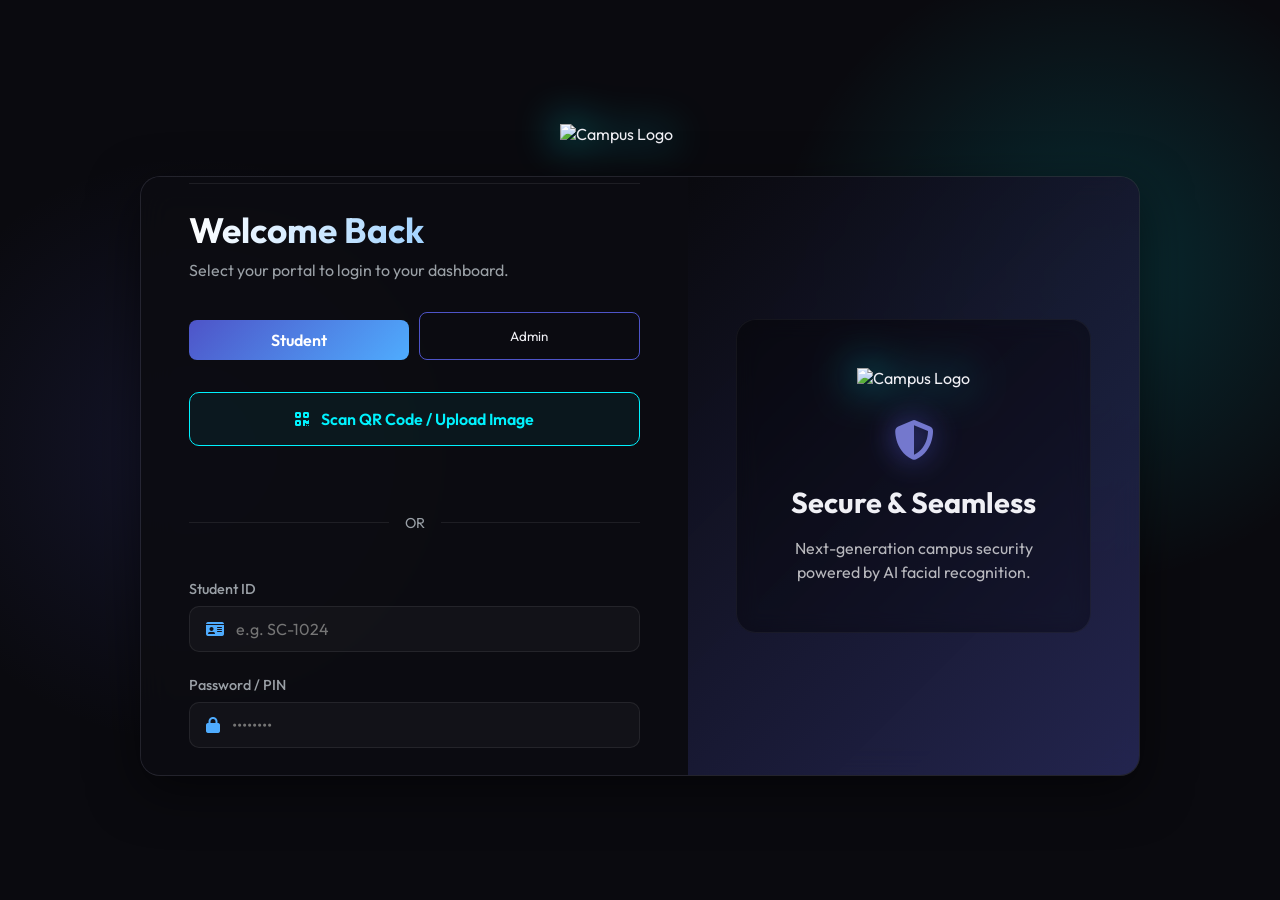
==== index.html @ 5154bf60 "Initial commit for Smart QR Portal" ====
<!DOCTYPE html>
<html lang="en">

<head>
    <meta charset="UTF-8">
    <meta name="viewport" content="width=device-width, initial-scale=1.0">
    <title>Smart Campus QR Portal</title>
    <link rel="stylesheet" href="style.css">
    <link href="https://fonts.googleapis.com/css2?family=Outfit:wght@300;400;500;600;700&display=swap" rel="stylesheet">
    <link rel="stylesheet" href="https://cdnjs.cloudflare.com/ajax/libs/font-awesome/6.4.0/css/all.min.css">
    <!-- Include html5-qrcode -->
    <script src="https://unpkg.com/html5-qrcode" type="text/javascript"></script>
    <script src="auth.js"></script>
</head>

<body>
    <div class="app-container">
        <!-- Sidebar -->
        <aside class="sidebar glass-panel">
            <div class="logo">
                <div style="display: flex; align-items: center; gap: 0.75rem;">
                    <div class="logo-icon"><i class="fa-solid fa-expand"></i></div>
                    <h2>Smart<span>QR</span></h2>
                </div>
                <div id="sidebar-close" class="mobile-only"
                    style="cursor: pointer; font-size: 1.2rem; color: var(--text-muted);">
                    <i class="fa-solid fa-xmark"></i>
                </div>
            </div>
            <nav class="nav-menu">
                <a href="#" class="nav-item active">
                    <i class="fa-solid fa-border-all"></i>
                    <span>Dashboard</span>
                </a>
                <a href="students.html" class="nav-item">
                    <i class="fa-solid fa-users"></i>
                    <span>Students</span>
                </a>
                <a href="attendance.html" class="nav-item admin-only">
                    <i class="fa-solid fa-calendar-check"></i>
                    <span>Attendance</span>
                </a>

                <a href="analytics.html" class="nav-item admin-only">
                    <i class="fa-solid fa-chart-pie"></i>
                    <span>Analytics</span>
                </a>
            </nav>
            <div class="sidebar-footer">
                <a href="settings.html" class="nav-item">
                    <i class="fa-solid fa-gear"></i>
                    <span>Settings</span>
                </a>
                <a href="#" class="nav-item" id="logout-btn" style="color: var(--danger);">
                    <i class="fa-solid fa-right-from-bracket"></i>
                    <span>Logout</span>
                </a>
            </div>
        </aside>

        <!-- Main Content -->
        <main class="main-content">
            <header class="top-bar">
                <div style="display: flex; align-items: center; gap: 1rem;">
                    <div id="mobile-menu-toggle" class="mobile-only" style="font-size: 1.5rem; cursor: pointer;">
                        <i class="fa-solid fa-bars"></i>
                    </div>
                    <img src="https://d1lmq142maiv1z.cloudfront.net/Untitled_1_01_682429d2a3.svg" alt="Campus Logo"
                        style="width: auto; height: 100px; filter: drop-shadow(0 0 15px var(--accent)) drop-shadow(0 0 30px var(--accent)); transition: filter 0.3s ease;">
                </div>
                <div class="user-profile">
                    <a href="settings.html" style="text-decoration: none; color: inherit;">
                        <div class="profile-avatar glass-panel">
                            <i class="fa-solid fa-user-shield"></i>
                            <span>Admin</span>
                        </div>
                    </a>
                    <div class="notifications glass-panel">
                        <i class="fa-regular fa-bell"></i>
                        <span class="badge">3</span>
                    </div>
                </div>
            </header>

            <div class="dashboard-grid">
                <!-- Welcome Banner -->
                <section class="welcome-banner glass-panel"
                    style="grid-column: 1 / -1; padding: 2.5rem; display: flex; justify-content: space-between; align-items: center; background: linear-gradient(135deg, rgba(78, 84, 200, 0.4), var(--bg-dark)); border-radius: 16px; border: 1px solid rgba(0, 242, 254, 0.2); box-shadow: 0 10px 30px rgba(0,0,0,0.3); overflow: hidden; position: relative;">
                    <div style="position: relative; z-index: 2;">
                        <div>
                            <h2 id="admin-welcome" style="font-size: 2.2rem; margin-bottom: 0.5rem;"><span
                                    class="text-glow">Welcome back, Admin!</span></h2>
                            <p class="text-muted" style="font-size: 1.1rem;">Here's a quick overview of today's campus
                                activities.</p>
                        </div>
                    </div>
                    <div style="display: flex; gap: 1rem;" class="admin-only desktop-only">
                        <a href="students.html" class="btn-primary"
                            style="text-decoration: none; padding: 12px 24px; border-radius: 8px; color: white;"><i
                                class="fa-solid fa-user-plus"></i> Manage Students</a>
                        <a href="analytics.html" class="btn-secondary"
                            style="text-decoration: none; padding: 12px 24px; border-radius: 8px; color: var(--text-main); border: 1px solid var(--primary);"><i
                                class="fa-solid fa-chart-line"></i> View Reports</a>
                    </div>
                </section>

                <!-- Stats Section -->
                <section class="stats-section">
                    <!-- Admin Stats -->
                    <div class="stat-card glass-panel admin-only">
                        <div class="stat-icon purple"><i class="fa-solid fa-users"></i></div>
                        <div class="stat-content">
                            <p>Total Present</p>
                            <h2 id="total-present-stat">---</h2>
                            <span class="trend up"><i class="fa-solid fa-arrow-up"></i> Live</span>
                        </div>
                    </div>
                    <div class="stat-card glass-panel admin-only">
                        <div class="stat-icon blue"><i class="fa-solid fa-id-card-clip"></i></div>
                        <div class="stat-content">
                            <p>Total Students</p>
                            <h2 id="total-students-stat">---</h2>
                            <span class="trend up"><i class="fa-solid fa-arrow-up"></i> Active</span>
                        </div>
                    </div>
                    <div class="stat-card glass-panel admin-only">
                        <div class="stat-icon red"><i class="fa-solid fa-triangle-exclamation"></i></div>
                        <div class="stat-content">
                            <p>Recent Logs</p>
                            <h2 id="recent-logs-count">---</h2>
                            <span class="trend"><i class="fa-solid fa-clock"></i> Today</span>
                        </div>
                    </div>

                    <!-- Student Stats -->
                    <div class="stat-card glass-panel student-only">
                        <div class="stat-icon blue"><i class="fa-solid fa-graduation-cap"></i></div>
                        <div class="stat-content">
                            <p>Cumulative GPA</p>
                            <h2 id="student-gpa">0.00</h2>
                            <span class="trend up">Target: 4.0</span>
                        </div>
                    </div>
                    <div class="stat-card glass-panel student-only">
                        <div class="stat-icon purple"><i class="fa-solid fa-calendar-check"></i></div>
                        <div class="stat-content">
                            <p>Attendance %</p>
                            <h2 id="student-attendance">92%</h2>
                            <span class="trend up">Good Standing</span>
                        </div>
                    </div>
                    <div class="stat-card glass-panel student-only">
                        <div class="stat-icon green"
                            style="background: rgba(46, 213, 115, 0.2); color: var(--success);"><i
                                class="fa-solid fa-award"></i></div>
                        <div class="stat-content">
                            <p>Credits Earned</p>
                            <h2 id="student-credits">0</h2>
                            <span class="trend up">Total: 120</span>
                        </div>
                    </div>
                </section>

                <!-- Activity Log -->
                <section class="activity-log glass-panel">
                    <div class="section-header">
                        <h3><i class="fa-solid fa-clock-rotate-left"></i> Recent Activity</h3>
                    </div>
                    <div class="log-list">
                        <!-- Populated by JS -->
                    </div>
                </section>
            </div>
        </main>
    </div>
    <!-- Firebase SDK (Compat Version) -->
    <script src="https://www.gstatic.com/firebasejs/10.7.1/firebase-app-compat.js"></script>
    <script src="https://www.gstatic.com/firebasejs/10.7.1/firebase-firestore-compat.js"></script>
    <script src="firebase-config.js"></script>

    <script src="mobile-nav.js"></script>
    <script src="notifications.js"></script>
    <script src="global-search.js"></script>
    <script src="database-sync.js"></script>
    <script src="script.js"></script>
</body>

</html>
---- style.css ----
:root {
    --bg-dark: #0a0a0f;
    --panel-bg: rgba(22, 22, 35, 0.6);
    --panel-border: rgba(255, 255, 255, 0.08);
    --primary: #4e54c8;
    --primary-light: #8f94fb;
    --accent: #00f2fe;
    --accent-dark: #4facfe;
    --text-main: #f0f0f5;
    --text-muted: #9aa0a6;
    --success: #00e676;
    --danger: #ff1744;
    --warning: #ffb300;
}

* {
    margin: 0;
    padding: 0;
    box-sizing: border-box;
    font-family: 'Outfit', sans-serif;
}

body {
    background-color: var(--bg-dark);
    background-image: 
        radial-gradient(circle at 15% 50%, rgba(78, 84, 200, 0.15), transparent 25%),
        radial-gradient(circle at 85% 30%, rgba(0, 242, 254, 0.15), transparent 25%);
    color: var(--text-main);
    min-height: 100vh;
    overflow-x: hidden;
}

/* Glassmorphism Utilities */
.glass-panel {
    background: var(--panel-bg);
    backdrop-filter: blur(16px);
    -webkit-backdrop-filter: blur(16px);
    border: 1px solid var(--panel-border);
    border-radius: 16px;
    box-shadow: 0 8px 32px 0 rgba(0, 0, 0, 0.3);
}

.text-glow {
    text-shadow: 0 0 10px var(--accent-dark);
}

/* Layout */
.app-container {
    display: flex;
    height: 100vh;
    padding: 1rem;
    gap: 1rem;
}

/* Sidebar */
.sidebar {
    width: 250px;
    display: flex;
    flex-direction: column;
    padding: 1.5rem;
}

.logo {
    display: flex;
    justify-content: space-between;
    align-items: center;
    gap: 0.75rem;
    padding-bottom: 2rem;
    border-bottom: 1px solid var(--panel-border);
    margin-bottom: 1.5rem;
}

.logo-icon {
    font-size: 1.5rem;
    color: var(--accent);
}

.logo h2 {
    font-weight: 600;
    letter-spacing: 1px;
}

.logo span {
    color: var(--accent);
    font-weight: 300;
}

.nav-menu {
    flex: 1;
    display: flex;
    flex-direction: column;
    gap: 0.5rem;
}

.nav-item {
    display: flex;
    align-items: center;
    gap: 1rem;
    padding: 1rem;
    color: var(--text-muted);
    text-decoration: none;
    border-radius: 12px;
    transition: all 0.3s ease;
}

.nav-item:hover {
    color: var(--text-main);
    background: rgba(255, 255, 255, 0.05);
}

.nav-item.active {
    background: linear-gradient(135deg, rgba(78, 84, 200, 0.2), rgba(0, 242, 254, 0.2));
    color: var(--accent);
    border-left: 3px solid var(--accent);
}

/* Main Content */
.main-content {
    flex: 1;
    display: flex;
    flex-direction: column;
    gap: 1.5rem;
    overflow-y: auto;
}

/* Top Bar */
.top-bar {
    display: flex;
    justify-content: space-between;
    align-items: center;
}

.search-bar {
    display: flex;
    align-items: center;
    gap: 0.75rem;
    padding: 0.75rem 1.5rem;
    width: 350px;
    border-radius: 30px;
}

.search-bar input {
    background: transparent;
    border: none;
    color: var(--text-main);
    outline: none;
    width: 100%;
}

.user-profile {
    display: flex;
    align-items: center;
    gap: 1rem;
}

.notifications {
    padding: 0.75rem;
    border-radius: 50%;
    cursor: pointer;
    position: relative;
    display: flex;
    align-items: center;
    justify-content: center;
    transition: background 0.3s ease;
}

.notifications:hover {
    background: rgba(255, 255, 255, 0.1);
}

.badge {
    position: absolute;
    top: -2px;
    right: -2px;
    background: var(--danger);
    font-size: 0.7rem;
    width: 18px;
    height: 18px;
    border-radius: 50%;
    display: flex;
    align-items: center;
    justify-content: center;
    font-weight: bold;
}

.profile-avatar {
    display: flex;
    align-items: center;
    gap: 0.75rem;
    padding: 0.5rem 1rem;
    border-radius: 30px;
    cursor: pointer;
}

/* Dashboard Grid */
.dashboard-grid {
    display: flex;
    flex-direction: column;
    gap: 1.5rem;
}

/* Removed old .live-scan logic */

/* Stats Section */
.stats-section {
    display: grid;
    grid-template-columns: repeat(3, 1fr);
    gap: 1.5rem;
}

.stat-card {
    display: flex;
    align-items: center;
    padding: 1.25rem;
    gap: 1rem;
}

.stat-icon {
    width: 50px;
    height: 50px;
    border-radius: 12px;
    display: flex;
    align-items: center;
    justify-content: center;
    font-size: 1.5rem;
}

.stat-icon.purple { background: rgba(78, 84, 200, 0.2); color: var(--primary-light); }
.stat-icon.blue { background: rgba(0, 242, 254, 0.2); color: var(--accent); }
.stat-icon.red { background: rgba(255, 23, 68, 0.2); color: var(--danger); }

.stat-content p { color: var(--text-muted); font-size: 0.9rem; margin-bottom: 0.25rem;}
.stat-content h2 { font-size: 1.5rem; margin-bottom: 0.25rem;}
.trend { font-size: 0.8rem; }
.trend.up { color: var(--success); }
.trend.down { color: var(--success); /* Good thing it went down */ }

/* Activity Log */
.activity-log {
    padding: 1.5rem;
}

.section-header {
    display: flex;
    justify-content: space-between;
    align-items: center;
    margin-bottom: 1.5rem;
}

.btn-text {
    background: none;
    border: none;
    color: var(--accent);
    cursor: pointer;
    font-size: 0.9rem;
}

.btn-text:hover { text-decoration: underline; }

.log-list {
    display: flex;
    flex-direction: column;
    gap: 1rem;
    margin-top: 1rem;
}

.log-item {
    display: flex;
    align-items: center;
    gap: 1rem;
    padding: 0.75rem;
    background: rgba(255, 255, 255, 0.02);
    border-radius: 8px;
    border-left: 3px solid var(--accent);
    transition: transform 0.2s;
}

.log-item:hover { transform: translateX(5px); background: rgba(255, 255, 255, 0.05); }

.log-time {
    font-size: 0.8rem;
    color: var(--text-muted);
}

.log-details h4 { font-size: 0.95rem; }
.log-details p { font-size: 0.8rem; color: var(--text-muted); }

/* Responsive Design */
.mobile-only {
    display: none;
}

@media (max-width: 1024px) {
    .app-container {
        flex-direction: column;
        height: auto;
        padding: 0.5rem;
    }

    .sidebar {
        position: fixed;
        left: -280px;
        top: 0;
        bottom: 0;
        width: 260px;
        z-index: 2000;
        transition: all 0.4s cubic-bezier(0.16, 1, 0.3, 1);
        height: 100vh;
        background: rgba(15, 15, 25, 0.98);
    }

    .sidebar.active {
        left: 0;
        box-shadow: 0 0 50px rgba(0, 0, 0, 0.8);
    }

    .main-content {
        padding-top: 1rem;
        height: auto;
    }

    .mobile-only {
        display: flex;
    }

    .top-bar {
        flex-direction: column;
        gap: 1rem;
        align-items: flex-start;
    }

    .top-bar > div {
        width: 100%;
        justify-content: space-between;
    }

    .search-bar {
        width: 100% !important;
    }

    .stats-section {
        grid-template-columns: 1fr;
    }

    .dashboard-grid {
        grid-template-columns: 1fr;
    }

    .user-profile {
        width: 100%;
        justify-content: flex-end;
    }

    /* Student View Table Responsive */
    .table-responsive {
        overflow-x: auto;
    }
    
    .attendance-table th, .attendance-table td {
        min-width: 120px;
    }

    .student-profile {
        grid-template-columns: 1fr !important;
    }

    .modal-content {
        width: 95%;
        padding: 1.5rem;
    }

    .desktop-only {
        display: none !important;
    }
}

@media (max-width: 480px) {
    .logo h2 { font-size: 1.2rem; }
    .welcome-text h1 { font-size: 1.5rem; }
    .stat-card { padding: 1rem; }
}

/* Sidebar Overlay */
.sidebar-overlay {
    position: fixed;
    top: 0;
    left: 0;
    right: 0;
    bottom: 0;
    background: rgba(0, 0, 0, 0.5);
    backdrop-filter: blur(4px);
    z-index: 1999;
    display: none;
}

.sidebar-overlay.active {
    display: block;
}

/* Notifications Dropdown */
.notifications-container {
    position: relative;
    display: flex;
}

.notification-dropdown {
    position: absolute;
    top: calc(100% + 15px);
    right: 0;
    width: 320px;
    background: rgba(15, 15, 25, 0.95);
    backdrop-filter: blur(20px);
    border: 1px solid var(--panel-border);
    border-radius: 12px;
    box-shadow: 0 15px 40px rgba(0, 0, 0, 0.6);
    padding: 1rem;
    display: none;
    flex-direction: column;
    gap: 1rem;
    z-index: 1000;
    transform-origin: top right;
    animation: dropdownSlide 0.3s cubic-bezier(0.16, 1, 0.3, 1);
}

@media (max-width: 480px) {
    .notification-dropdown {
        width: 280px;
        right: -50px; /* Adjust to help center it on very small screens */
    }
}

.notification-dropdown.active {
    display: flex;
}

@keyframes dropdownSlide {
    from { opacity: 0; transform: scale(0.95) translateY(-10px); }
    to { opacity: 1; transform: scale(1) translateY(0); }
}

.dropdown-header {
    display: flex;
    justify-content: space-between;
    align-items: center;
    border-bottom: 1px solid var(--panel-border);
    padding-bottom: 0.75rem;
}

.dropdown-header h4 {
    font-size: 1rem;
    font-weight: 600;
}

.notification-item {
    display: flex;
    gap: 1rem;
    padding: 0.75rem;
    border-radius: 8px;
    background: rgba(255, 255, 255, 0.02);
    cursor: pointer;
    transition: all 0.2s;
    text-decoration: none;
    color: inherit;
}

.notification-item:hover {
    background: rgba(255, 255, 255, 0.05);
}

.notif-icon {
    min-width: 35px;
    height: 35px;
    border-radius: 50%;
    display: flex;
    align-items: center;
    justify-content: center;
    font-size: 0.9rem;
}

.notif-icon.scan { background: rgba(0, 242, 254, 0.1); color: var(--accent); }
.notif-icon.alert { background: rgba(255, 23, 68, 0.1); color: var(--danger); }
.notif-icon.system { background: rgba(78, 84, 200, 0.1); color: var(--primary-light); }

.notif-content h5 {
    font-size: 0.85rem;
    margin-bottom: 2px;
    color: var(--text-main);
}

.notif-content p {
    font-size: 0.75rem;
    color: var(--text-muted);
}

.notif-time {
    font-size: 0.7rem;
    color: var(--accent-dark);
    margin-top: 4px;
}

.dropdown-footer {
    text-align: center;
    padding-top: 0.5rem;
    border-top: 1px solid var(--panel-border);
}

.view-all-link {
    font-size: 0.8rem;
    color: var(--accent);
    text-decoration: none;
}

.view-all-link:hover {
    text-decoration: underline;
}

/* Global Search Dropdown */
.search-bar {
    position: relative; /* Ensure container is positioned for absolute dropdown */
}

.search-results-dropdown {
    position: absolute;
    top: calc(100% + 10px);
    left: 0;
    width: 100%;
    max-height: 400px;
    background: rgba(15, 15, 25, 0.98);
    backdrop-filter: blur(20px);
    border: 1px solid var(--panel-border);
    border-radius: 12px;
    box-shadow: 0 15px 40px rgba(0, 0, 0, 0.6);
    overflow-y: auto;
    display: none;
    flex-direction: column;
    z-index: 1100;
    animation: dropdownSlide 0.3s cubic-bezier(0.16, 1, 0.3, 1);
}

.search-results-dropdown.active {
    display: flex;
}

.search-result-item {
    display: flex;
    align-items: center;
    gap: 1rem;
    padding: 0.75rem 1rem;
    cursor: pointer;
    transition: all 0.2s;
    text-decoration: none;
    color: inherit;
    border-bottom: 1px solid rgba(255, 255, 255, 0.03);
}

.search-result-item:last-child {
    border-bottom: none;
}

.search-result-item:hover {
    background: rgba(255, 255, 255, 0.05);
}

.search-result-avatar {
    width: 32px;
    height: 32px;
    border-radius: 50%;
    background: rgba(0, 242, 254, 0.1);
    display: flex;
    align-items: center;
    justify-content: center;
    color: var(--accent);
    font-size: 0.8rem;
    font-weight: bold;
}

.search-result-info {
    display: flex;
    flex-direction: column;
}

.search-result-name {
    font-size: 0.9rem;
    font-weight: 500;
    color: var(--text-main);
}

.search-result-id {
    font-size: 0.75rem;
    color: var(--text-muted);
}

.no-results {
    padding: 1.5rem;
    text-align: center;
    color: var(--text-muted);
    font-size: 0.9rem;
}


/* Print Styles */
@media print {
    .sidebar, .top-bar, .header-actions, .admin-only, .badge {
        display: none !important;
    }
    .main-content {
        margin-left: 0 !important;
        padding: 0 !important;
        background: #fff !important;
        color: #000 !important;
    }
    .app-container {
        display: block !important;
    }
    .glass-panel {
        background: #fff !important;
        border: 1px solid #ddd !important;
        box-shadow: none !important;
        backdrop-filter: none !important;
        color: #000 !important;
    }
    .text-glow, .text-glow-primary {
        text-shadow: none !important;
        color: #000 !important;
    }
    .student-profile {
        display: block !important;
    }
    .profile-card, .modules-card {
        margin-bottom: 30px !important;
        page-break-inside: avoid;
    }
    .gpa-value {
        color: #000 !important;
    }
    .progress-bar-bg {
        border: 1px solid #000 !important;
    }
    .progress-bar-fill {
        background: #000 !important;
    }
}
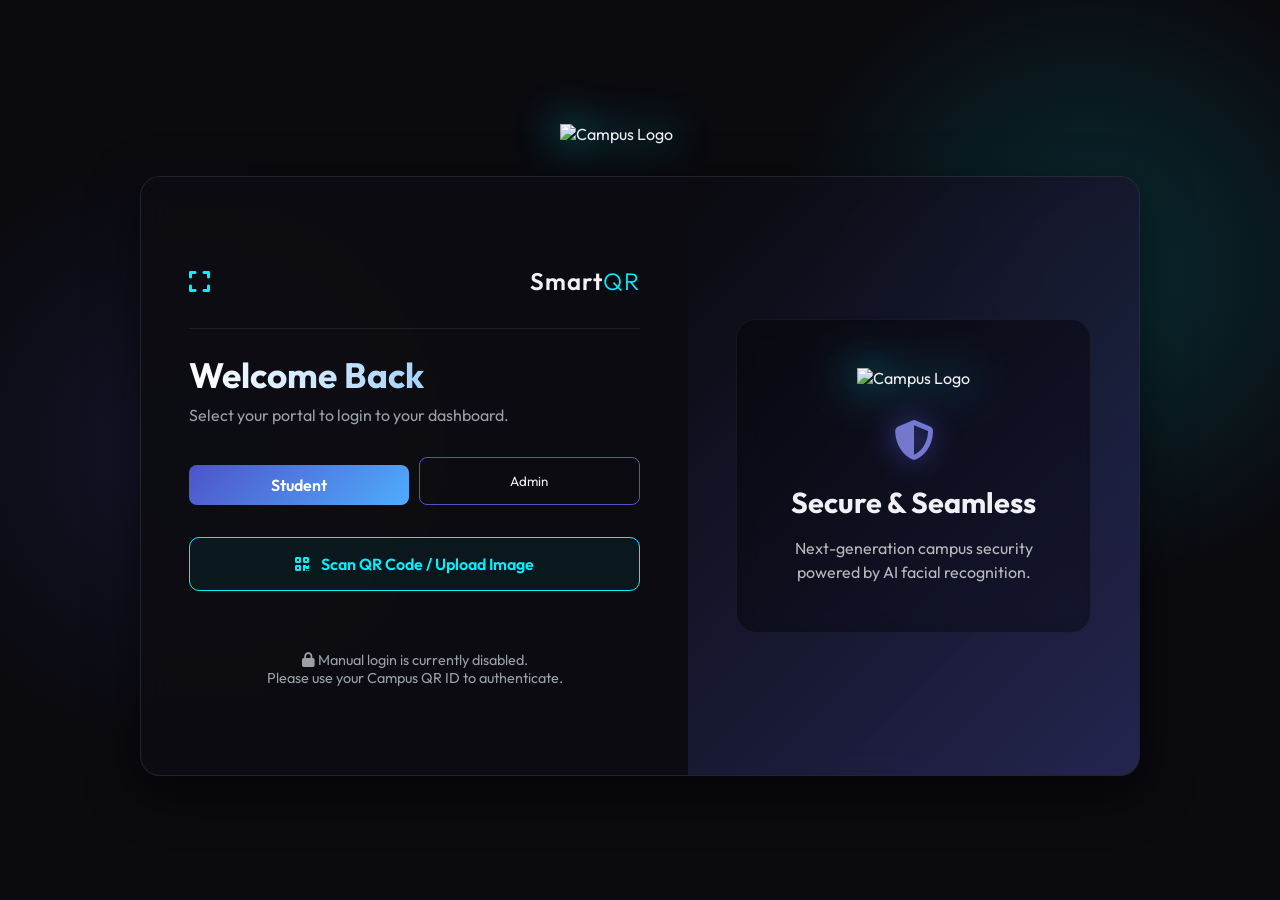
==== commit 16401d19: "UI: Implement global Light/Dark mode switcher with persistence" ====
--- a/index.html
+++ b/index.html
@@ -69,6 +69,9 @@
                         style="width: auto; height: 100px; filter: drop-shadow(0 0 15px var(--accent)) drop-shadow(0 0 30px var(--accent)); transition: filter 0.3s ease;">
                 </div>
                 <div class="user-profile">
+                    <div class="notifications glass-panel" id="theme-toggle" title="Switch Theme" style="cursor: pointer;">
+                        <i class="fa-solid fa-sun"></i>
+                    </div>
                     <a href="settings.html" style="text-decoration: none; color: inherit;">
                         <div class="profile-avatar glass-panel">
                             <i class="fa-solid fa-user-shield"></i>
@@ -77,7 +80,7 @@
                     </a>
                     <div class="notifications glass-panel">
                         <i class="fa-regular fa-bell"></i>
-                        <span class="badge">3</span>
+                        <span class="badge" style="display: none;">0</span>
                     </div>
                 </div>
             </header>
@@ -177,7 +180,8 @@
     <script src="https://www.gstatic.com/firebasejs/10.7.1/firebase-app-compat.js"></script>
     <script src="https://www.gstatic.com/firebasejs/10.7.1/firebase-firestore-compat.js"></script>
     <script src="firebase-config.js"></script>
-
+    <script src="auth.js"></script>
+    <script src="theme-switcher.js"></script>
     <script src="mobile-nav.js"></script>
     <script src="notifications.js"></script>
     <script src="global-search.js"></script>
--- a/style.css
+++ b/style.css
@@ -13,6 +13,18 @@
     --warning: #ffb300;
 }
 
+body.light-mode {
+    --bg-dark: #f8f9fa;
+    --panel-bg: rgba(255, 255, 255, 0.85);
+    --panel-border: rgba(0, 0, 0, 0.1);
+    --primary: #4e54c8;
+    --primary-light: #6c757d;
+    --accent: #4facfe;
+    --accent-dark: #00f2fe;
+    --text-main: #212529;
+    --text-muted: #6c757d;
+}
+
 * {
     margin: 0;
     padding: 0;
@@ -28,6 +40,13 @@
     color: var(--text-main);
     min-height: 100vh;
     overflow-x: hidden;
+    transition: background-color 0.3s ease, color 0.3s ease;
+}
+
+body.light-mode {
+    background-image: 
+        radial-gradient(circle at 15% 50%, rgba(78, 84, 200, 0.05), transparent 25%),
+        radial-gradient(circle at 85% 30%, rgba(0, 242, 254, 0.05), transparent 25%);
 }
 
 /* Glassmorphism Utilities */
@@ -640,3 +659,68 @@
         background: #000 !important;
     }
 }
+
+/* --- QR Scanner Optimized Styles --- */
+#qr-reader {
+    border: none !important;
+    background: #000 !important;
+    overflow: hidden !important;
+    position: relative;
+    border-radius: 12px;
+}
+
+#qr-reader video {
+    border-radius: 12px;
+    object-fit: cover !important;
+}
+
+/* Custom Scanning Line */
+#qr-reader::after {
+    content: "";
+    position: absolute;
+    top: 0;
+    left: 0;
+    width: 100%;
+    height: 3px;
+    background: linear-gradient(to right, transparent, var(--accent), transparent);
+    box-shadow: 0 0 10px var(--accent);
+    z-index: 10;
+    animation: scanAnimation 2s linear infinite;
+    display: none;
+}
+
+#QR-ui.active #qr-reader::after {
+    display: block;
+}
+
+@keyframes scanAnimation {
+    0% { top: 0; }
+    50% { top: 100%; }
+    100% { top: 0; }
+}
+
+#qr-reader__dashboard {
+    padding: 10px !important;
+    background: rgba(0,0,0,0.5) !important;
+}
+
+#qr-reader__status_span {
+    display: none !important;
+}
+
+/* Success Flash Effect */
+.scan-flash {
+    position: absolute;
+    top: 0;
+    left: 0;
+    width: 100%;
+    height: 100%;
+    background: white;
+    z-index: 100;
+    animation: flashEffect 0.5s ease-out forwards;
+}
+
+@keyframes flashEffect {
+    0% { opacity: 0.8; }
+    100% { opacity: 0; }
+}
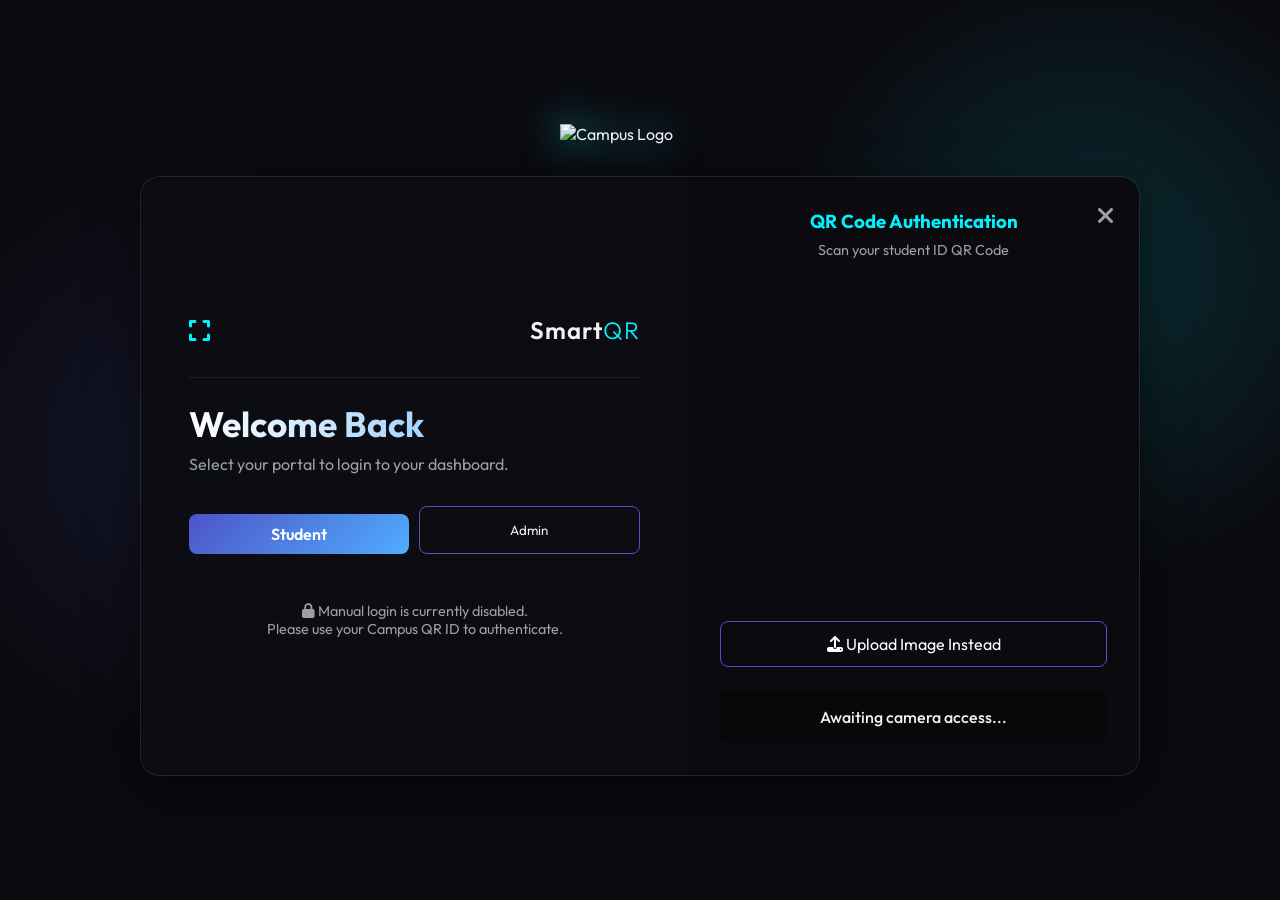
==== commit 830f8b25: "UI: enforce dark mode and remove theme toggle from Admin portal" ====
--- a/index.html
+++ b/index.html
@@ -69,9 +69,6 @@
                         style="width: auto; height: 100px; filter: drop-shadow(0 0 15px var(--accent)) drop-shadow(0 0 30px var(--accent)); transition: filter 0.3s ease;">
                 </div>
                 <div class="user-profile">
-                    <div class="notifications glass-panel" id="theme-toggle" title="Switch Theme" style="cursor: pointer;">
-                        <i class="fa-solid fa-sun"></i>
-                    </div>
                     <a href="settings.html" style="text-decoration: none; color: inherit;">
                         <div class="profile-avatar glass-panel">
                             <i class="fa-solid fa-user-shield"></i>
--- a/style.css
+++ b/style.css
@@ -671,7 +671,7 @@
 
 #qr-reader video {
     border-radius: 12px;
-    object-fit: cover !important;
+    object-fit: contain !important;
 }
 
 /* Custom Scanning Line */
@@ -720,6 +720,19 @@
     animation: flashEffect 0.5s ease-out forwards;
 }
 
+/* Support for camera feeds and placeholders */
+.cam-image, .feed-image {
+    width: 100%;
+    height: 100%;
+    object-fit: contain !important;
+    padding: 2rem;
+    transition: transform 0.3s ease;
+}
+
+.cam-image:hover, .feed-image:hover {
+    transform: scale(1.02);
+}
+
 @keyframes flashEffect {
     0% { opacity: 0.8; }
     100% { opacity: 0; }
